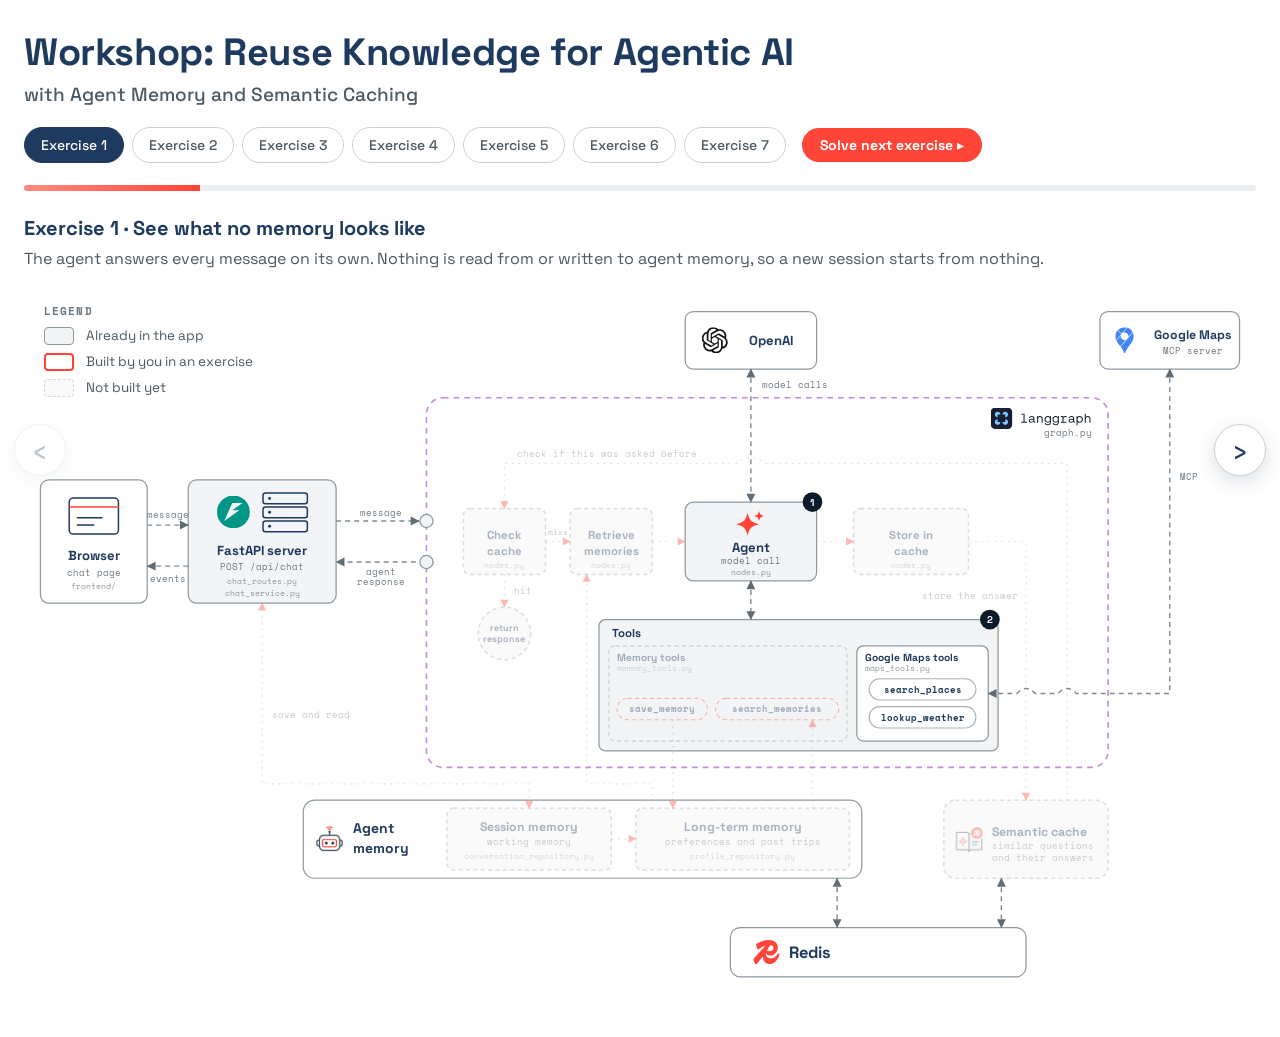
==== frontend/architecture.html @ c61dee7e "Initial commit: Redis Agent Memory workshop with a LangGraph trip planner A trip-planning agent that" ====
<!doctype html>
<html lang="en">
<head>
    <meta charset="utf-8" />
    <meta name="viewport" content="width=device-width, initial-scale=1" />
    <title>How the workshop app fits together</title>
    <link rel="icon" type="image/png" href="/icons/favicon.png" />
    <link rel="preconnect" href="https://fonts.googleapis.com" />
    <link rel="stylesheet" href="https://fonts.googleapis.com/css2?family=Space+Grotesk:wght@400;500;700&family=Space+Mono:wght@400;700&display=swap" />

    <style>
        :root {
            --navy: #1f3a5f;
            --text: #4a5963;
            --muted: #6b7780;
            --soft: #8a949a;
            --line: #c9d0d5;
            --track: #eceff1;
            --accent: #ff4438;
            --accent-soft: #ff8a80;
            --font-sans: 'Space Grotesk', system-ui, sans-serif;
            --font-mono: 'Space Mono', monospace;
        }

        * { box-sizing: border-box; }
        [hidden] { display: none; }
        body { margin: 0; font-family: var(--font-sans); color: var(--navy); background: #ffffff; }
        .visually-hidden { position: absolute; width: 1px; height: 1px; overflow: hidden; clip-path: inset(50%); white-space: nowrap; }

        /* The page: the title, the subtitle, the exercises, then the rest, each across the whole width */
        .page { padding: 1.75rem 1.5rem 2.5rem; }
        h1 { margin: 0; font-size: 2.375rem; font-weight: 700; letter-spacing: -0.01em; }
        .subtitle { margin: 0.375rem 0 0; font-size: 1.1875rem; font-weight: 500; color: var(--text); }

        nav.exercises { display: flex; align-items: center; gap: 0.5rem; flex-wrap: wrap; margin-top: 1.25rem; }
        nav.exercises ol { display: flex; gap: 0.5rem; flex-wrap: wrap; margin: 0; padding: 0; list-style: none; }
        .stage {
            font: 500 0.875rem var(--font-sans);
            padding: 0.5rem 1rem;
            border: 1px solid var(--line);
            border-radius: 999px;
            background: #ffffff;
            color: var(--text);
            cursor: pointer;
            transition: all 0.2s;
        }
        .stage:hover { border-color: var(--accent); color: var(--navy); }
        .stage[aria-current='step'] { background: var(--navy); border-color: var(--navy); color: #ffffff; }
        .stage.done:not([aria-current='step']) { border-color: var(--accent); color: var(--accent); }
        .solve-next {
            font: 700 0.875rem var(--font-sans);
            padding: 0.5rem 1.125rem;
            border: none;
            border-radius: 999px;
            background: var(--accent);
            color: #ffffff;
            cursor: pointer;
            margin-left: 0.5rem;
        }
        .solve-next:disabled { background: var(--line); cursor: default; }

        /* The two round buttons at the sides of the screen */
        .previous-exercise, .next-exercise {
            position: fixed;
            top: 50%;
            transform: translateY(-50%);
            width: 3.25rem;
            height: 3.25rem;
            border-radius: 50%;
            border: 1px solid var(--line);
            background: #ffffff;
            color: var(--navy);
            font: 400 1.875rem/1 var(--font-sans);
            box-shadow: 0 6px 18px rgba(31, 58, 95, 0.16);
            cursor: pointer;
            z-index: 10;
            transition: border-color 0.2s, opacity 0.2s;
        }
        .previous-exercise { left: 0.875rem; }
        .next-exercise { right: 0.875rem; }
        .previous-exercise:hover:not(:disabled), .next-exercise:hover:not(:disabled) { border-color: var(--accent); color: var(--accent); }
        .previous-exercise:disabled, .next-exercise:disabled { opacity: 0.3; cursor: default; }

        progress { appearance: none; width: 100%; height: 0.375rem; margin: 1.375rem 0 0.5rem; border: none; border-radius: 3px; background: var(--track); overflow: hidden; }
        progress::-webkit-progress-bar { background: var(--track); }
        progress::-webkit-progress-value { background: linear-gradient(90deg, var(--accent-soft), var(--accent)); transition: width 0.5s ease; }
        progress::-moz-progress-bar { background: linear-gradient(90deg, var(--accent-soft), var(--accent)); }

        .exercise-info { min-height: 4.5rem; margin: 0.875rem 0 0.25rem; }
        .exercise-info h2 { margin: 0 0 0.375rem; font-size: 1.25rem; }
        .exercise-info p { margin: 0; color: var(--text); line-height: 1.5; }

        figure { margin: 0; position: relative; }
        /* The legend sits over the empty top-left corner of the diagram */
        .legend { position: absolute; top: 0.75rem; left: 1.25rem; }
        .legend-title { margin: 0 0 0.5rem; font: 700 0.6875rem var(--font-mono); text-transform: uppercase; letter-spacing: 0.1em; color: var(--muted); }
        .legend ul { display: grid; gap: 0.5rem; margin: 0; padding: 0; list-style: none; }
        .legend li { display: flex; align-items: center; gap: 0.75rem; font-size: 0.8438rem; color: var(--text); }
        .swatch { width: 1.875rem; height: 1.125rem; border: 1.5px solid var(--box-line); border-radius: 4px; background: var(--box); }
        .swatch.exercise { border: 2px solid var(--accent); background: #ffffff; }
        .swatch.not-built { border-style: dashed; }
        svg { width: 100%; height: auto; display: block; }

        .tooltip {
            position: fixed;
            z-index: 20;
            max-width: 20rem;
            padding: 0.75rem 0.875rem;
            background: #ffffff;
            border: 1px solid var(--line);
            border-radius: 10px;
            box-shadow: 0 10px 30px rgba(31, 58, 95, 0.18);
            font-size: 0.8438rem;
            line-height: 1.45;
            color: var(--text);
            pointer-events: none;
        }
        .tooltip strong { display: block; margin-bottom: 0.1875rem; font-size: 0.875rem; color: var(--navy); }
    </style>

    <!-- The styles of the diagram. Plain classes, so the same rules work when the SVG is opened on its own. -->
    <style id="diagram-css">
        :root {
            --box: #f3f4f5;
            --box-line: #8d99a0;
            --chip-line: #a9b3b9;
            --edge: #7d8a93;
            --edge-not-built: #a7afb4;
            --arrowhead: #5f6d76;
            --graph: #c58bdc;
            --graph-label: #9a74b0;
            --ink: #0b1b2b;
        }
        [hidden] { display: none; }

        .box { fill: var(--box); stroke: var(--box-line); stroke-width: 1.5; }
        .box.external { fill: #ffffff; }
        .exercise .box { fill: #ffffff; stroke: var(--accent); stroke-width: 2; }
        .chip .box { fill: #ffffff; stroke: var(--chip-line); stroke-width: 1.3; }
        .exercise.chip .box { stroke: var(--accent); }
        .frame { fill: none; stroke: var(--graph); stroke-width: 2; stroke-dasharray: 7 6; }

        .title { font-family: var(--font-sans); font-weight: 700; font-size: 16px; fill: var(--navy); text-anchor: middle; }
        .title.left { text-anchor: start; }
        .title.tiny { font-size: 11px; }
        .title.group { font-size: 12.5px; }
        .title.step { font-size: 14px; }
        .title.card { font-size: 15px; }
        .title.heading { font-size: 17px; }
        .title.brand { font-size: 20px; }
        .sub { font-family: var(--font-mono); font-size: 10.5px; fill: var(--muted); text-anchor: middle; }
        .sub.left { text-anchor: start; }
        .file { font-family: var(--font-mono); font-size: 9.5px; fill: var(--soft); text-anchor: middle; }
        .file.left { text-anchor: start; }
        .file.right { text-anchor: end; }
        .code { font-family: var(--font-mono); font-size: 11.5px; fill: var(--navy); text-anchor: middle; font-weight: 700; }
        .label { font-family: var(--font-mono); font-size: 10.5px; fill: var(--muted); }
        .label.small { font-size: 10px; }
        .frame-label { font-family: var(--font-mono); font-size: 13px; fill: var(--graph-label); text-anchor: end; }
        .badge { fill: var(--ink); }
        .badge-n { font-family: var(--font-sans); font-weight: 700; font-size: 12px; fill: #ffffff; text-anchor: middle; }
        .icon { fill: none; stroke: var(--navy); stroke-width: 1.8; stroke-linecap: round; stroke-linejoin: round; }
        .icon.accent { stroke: var(--accent); }
        .icon.solid { fill: var(--navy); stroke: none; }
        .icon.accent-fill { fill: var(--accent); stroke: none; }
        .arrowhead { fill: var(--arrowhead); }
        .arrowhead.exercise-edge { fill: var(--accent); }

        .edge path { fill: none; stroke: var(--edge); stroke-width: 1.7; }
        .edge.exercise-edge path { stroke: var(--accent); }
        .edge.flow path { stroke-dasharray: 6 5; animation: dash 1.1s linear infinite; }

        /* Greyed out: the piece is not built yet */
        .not-built { opacity: 0.38; }
        .not-built .box { fill: var(--box); stroke: var(--edge-not-built); stroke-dasharray: 5 4; }
        .not-built .icon.accent { stroke: var(--soft); }
        .not-built .icon.accent-fill { fill: var(--soft); }
        .edge.not-built path { stroke: var(--edge-not-built); stroke-dasharray: 2 6; animation: none; stroke-width: 1.5; }

        /* Lit up for the first time */
        .pulse { animation: glow 1.4s ease-out 1; }
        @keyframes glow {
            0% { opacity: 0.38; filter: drop-shadow(0 0 0 rgba(255, 68, 56, 0)); }
            35% { opacity: 1; filter: drop-shadow(0 0 14px rgba(255, 68, 56, 0.85)); }
            100% { opacity: 1; filter: drop-shadow(0 0 0 rgba(255, 68, 56, 0)); }
        }
        @keyframes dash { to { stroke-dashoffset: -11; } }

        .node, .edge { transition: opacity 0.5s ease; }
        [data-info] { cursor: default; }
        [data-info]:hover .box, [data-info]:focus-visible .box { stroke-width: 2.6; }
        [data-info]:focus-visible { outline: 2px solid var(--navy); outline-offset: 3px; }
        @media (prefers-reduced-motion: reduce) {
            .edge.flow path, .pulse { animation: none; }
        }
    </style>
</head>
<body>
<main class="page">
    <header>
        <h1>Workshop: Reuse Knowledge for Agentic AI</h1>
        <p class="subtitle">with Agent Memory and Semantic Caching</p>
    </header>

    <nav class="exercises" aria-label="Exercises">
        <ol>
            <li><button class="stage" data-stage="1" type="button">Exercise 1</button></li>
            <li><button class="stage" data-stage="2" type="button">Exercise 2</button></li>
            <li><button class="stage" data-stage="3" type="button">Exercise 3</button></li>
            <li><button class="stage" data-stage="4" type="button">Exercise 4</button></li>
            <li><button class="stage" data-stage="5" type="button">Exercise 5</button></li>
            <li><button class="stage" data-stage="6" type="button">Exercise 6</button></li>
            <li><button class="stage" data-stage="7" type="button">Exercise 7</button></li>
        </ol>
        <button class="solve-next" id="solve-next" type="button">Solve next exercise ▸</button>
        <button class="previous-exercise" id="previous-exercise" type="button" aria-label="Previous exercise">‹</button>
        <button class="next-exercise" id="next-exercise" type="button" aria-label="Next exercise">›</button>
    </nav>

    <progress id="progress" max="7" value="1" aria-label="Exercise">1 of 7</progress>

    <section class="exercise-info" aria-labelledby="panel-title" aria-live="polite">
        <h2 id="panel-title"></h2>
        <p id="panel-text"></p>
    </section>

    <figure>
        <svg id="diagram" viewBox="0 20 1500 860" role="group" aria-labelledby="diagram-title" aria-describedby="diagram-description" xmlns="http://www.w3.org/2000/svg">
            <title id="diagram-title">How one message moves through the workshop app</title>
            <desc id="diagram-description">A browser talks to a FastAPI server. The server runs a LangGraph graph made of an agent, its tools and, as the exercises are solved, memory and cache steps. The memory steps and tools use agent memory, and the cache steps use a semantic cache. Both are kept in Redis. Pieces that are not built yet are greyed out.</desc>
            <defs>
                <marker id="arrow-red" viewBox="0 0 10 10" refX="8.5" refY="5" markerWidth="8" markerHeight="8" orient="auto-start-reverse">
                    <path class="arrowhead exercise-edge" d="M1 1 L9 5 L1 9 z" />
                </marker>
                <marker id="arrow" viewBox="0 0 10 10" refX="8.5" refY="5" markerWidth="8" markerHeight="8" orient="auto-start-reverse">
                    <path class="arrowhead" d="M1 1 L9 5 L1 9 z" />
                </marker>
            </defs>

            <!-- The LangGraph frame sits behind everything inside it -->
            <rect class="frame" x="490" y="150" width="830" height="450" rx="20" />
            <image role="img" aria-label="LangGraph" href="icons/langgraph-logo-dark.svg" x="1177" y="162" width="123" height="26" />
            <text class="label" x="1300" y="196" text-anchor="end">graph.py</text>


            <!-- ========== Nodes ========== -->
            <!-- Browser -->
            <g class="node" tabindex="0" data-info="The page. It sends your message and displays what streams back.">
                <rect class="box external" x="20" y="250" width="130" height="150" rx="10" />
                <rect class="icon" x="55" y="272" width="60" height="44" rx="5" />
                <path class="icon accent" d="M55 283 H115" />
                <path class="icon" d="M65 296 H95 M65 305 H85" />
                <text class="title" x="85" y="348">Browser</text>
                <text class="sub" x="85" y="367">chat page</text>
                <text class="file" x="85" y="383">frontend/</text>
            </g>

            <!-- Server -->
            <g class="node" tabindex="0" data-info="The web server. POST /api/chat runs one turn: it passes the relevant message(s) to the AI agent and streams the response back to the page.">
                <rect class="box" x="200" y="250" width="180" height="150" rx="10" />
                <image aria-hidden="true" href="icons/fastapi-logo.svg" x="235" y="269" width="40" height="40" />
                <rect class="icon" x="291" y="266" width="54" height="13" rx="3" />
                <rect class="icon" x="291" y="283" width="54" height="13" rx="3" />
                <rect class="icon" x="291" y="300" width="54" height="13" rx="3" />
                <circle class="icon solid" cx="299" cy="272.5" r="1.8" />
                <circle class="icon solid" cx="299" cy="289.5" r="1.8" />
                <circle class="icon solid" cx="299" cy="306.5" r="1.8" />
                <text class="title" x="290" y="342">FastAPI server</text>
                <text class="sub" x="290" y="360">POST /api/chat</text>
                <text class="file" x="290" y="377">chat_routes.py</text>
                <text class="file" x="290" y="391">chat_service.py</text>
            </g>

            <!-- Check cache (exercise 6) -->
            <g class="node exercise" tabindex="0" data-step="cache" data-ex="6" data-info="Exercise 6. First of all, look for a similar question that was already answered. On a hit, the reply goes straight back and the rest of the graph is skipped.">
                <rect class="box" x="535" y="285" width="100" height="80" rx="8" />
                <text class="title step" x="585" y="322">Check</text>
                <text class="title step" x="585" y="341">cache</text>
                <text class="file" x="585" y="357">nodes.py</text>
                <g class="badge-wrap"><circle class="badge" cx="631" cy="285" r="12" />
                <text class="badge-n" x="631" y="289.5">1</text></g>
            </g>

            <!-- Retrieve memories (exercise 5) -->
            <g class="node exercise" tabindex="0" data-step="retrieve" data-ex="5" data-info="Exercise 5. Before the agent runs, the code looks up what we remember about the traveler and puts it in the prompt.">
                <rect class="box" x="665" y="285" width="100" height="80" rx="8" />
                <text class="title step" x="715" y="322">Retrieve</text>
                <text class="title step" x="715" y="341">memories</text>
                <text class="file" x="715" y="357">nodes.py</text>
                <g class="badge-wrap"><circle class="badge" cx="761" cy="285" r="12" />
                <text class="badge-n" x="761" y="289.5">1</text></g>
            </g>

            <!-- Agent -->
            <g class="node" tabindex="0" data-step="agent" data-info="One model call. System instructions, any relevant memories and the conversation context are passed to the model, which then decides whether to answer or to run a tool.">
                <rect class="box" x="805" y="277" width="160" height="96" rx="10" />
                <g transform="translate(885 304)">
                    <path class="icon accent-fill" d="M-4 -14 C-2 -5 1 -2 10 0 C1 2 -2 5 -4 14 C-6 5 -9 2 -18 0 C-9 -2 -6 -5 -4 -14 Z" />
                    <path class="icon accent-fill" d="M10 -16 C11 -12 12 -11 16 -10 C12 -9 11 -8 10 -4 C9 -8 8 -9 4 -10 C8 -11 9 -12 10 -16 Z" />
                </g>
                <text class="title" x="885" y="338">Agent</text>
                <text class="sub" x="885" y="352">model call</text>
                <text class="file" x="885" y="366">nodes.py</text>
                <g class="badge-wrap"><circle class="badge" cx="960" cy="277" r="12" />
                <text class="badge-n" x="960" y="281.5">2</text></g>
            </g>

            <!-- Store in cache (exercise 6) -->
            <g class="node exercise" tabindex="0" data-step="store" data-ex="7" data-info="Exercise 7. After a reply that came from the agent, store it, so the next similar question can be answered without a model call.">
                <rect class="box" x="1010" y="285" width="140" height="80" rx="8" />
                <text class="title step" x="1080" y="322">Store in</text>
                <text class="title step" x="1080" y="341">cache</text>
                <text class="file" x="1080" y="357">nodes.py</text>
                <g class="badge-wrap"><circle class="badge" cx="1145" cy="285" r="12" />
                <text class="badge-n" x="1145" y="289.5">5</text></g>
            </g>

            <!-- The graph ends: a cache hit returns the cached reply -->
            <g class="node exercise" tabindex="0" data-ex="6" data-info="Exercise 6. On a cache hit, the cached reply is returned at once. Nothing else in the graph runs.">
                <circle class="box" cx="585" cy="437" r="32" />
                <text class="title tiny" x="585" y="434">return</text>
                <text class="title tiny" x="585" y="447">response</text>
            </g>

            <!-- Tools: the memory tools are yours, the Google Maps tools come from Google's MCP server -->
            <g class="node" tabindex="0" data-step="tools" data-info="The tools the agent can call. The two memory tools are yours to write. Google's come from its MCP server.">
                <rect class="box" x="700" y="420" width="486" height="160" rx="8" />
                <text class="title left step" x="716" y="441">Tools</text>
                <g class="badge-wrap"><circle class="badge" cx="1176" cy="420" r="12" />
                <text class="badge-n" x="1176" y="424.5">3</text></g>
            </g>
            <g class="node exercise" tabindex="0" data-ex="3" data-info="Exercise 3 and 4. The two memory tools are yours to write: one saves a lasting fact, one looks up what was saved.">
                <rect class="box" x="712" y="452" width="290" height="116" rx="8" />
                <text class="title left group" x="722" y="470">Memory tools</text>
                <text class="file left" x="722" y="483">memory_tools.py</text>
            </g>
            <g class="node chip exercise" tabindex="0" data-ex="3" data-info="Exercise 3. The model calls this to keep a lasting fact. Its description tells the model when.">
                <rect class="box" x="722" y="516" width="110" height="26" rx="13" />
                <text class="code" x="777" y="533">save_memory</text>
            </g>
            <g class="node chip exercise" tabindex="0" data-ex="4" data-info="Exercise 4. The model calls this to look up what it saved, by meaning.">
                <rect class="box" x="842" y="516" width="150" height="26" rx="13" />
                <text class="code" x="917" y="533">search_memories</text>
            </g>
            <g class="node" tabindex="0" data-info="Google's tools. They come from Google's own MCP server, so there is nothing to write.">
                <rect class="box external" x="1014" y="452" width="160" height="116" rx="8" />
                <text class="title left group" x="1024" y="470">Google Maps tools</text>
                <text class="file left" x="1024" y="483">maps_tools.py</text>
            </g>
            <g class="node chip" tabindex="0" data-info="Google Maps tool: places, with ratings and links.">
                <rect class="box" x="1029" y="492" width="130" height="26" rx="13" />
                <text class="code" x="1094" y="509">search_places</text>
            </g>
            <g class="node chip" tabindex="0" data-info="Google Maps tool: the weather for a place and day.">
                <rect class="box" x="1029" y="526" width="130" height="26" rx="13" />
                <text class="code" x="1094" y="543">lookup_weather</text>
            </g>

            <!-- OpenAI and Google Maps -->
            <g class="node" tabindex="0" data-info="The model behind the agent.">
                <rect class="box external" x="805" y="45" width="160" height="70" rx="10" />
                <image aria-hidden="true" href="icons/openai-logo.svg" x="825" y="64" width="32" height="32" />
                <text class="title" x="910" y="86">OpenAI</text>
            </g>
            <g class="node" tabindex="0" data-info="Google's own MCP server. It provides the tools and their descriptions.">
                <rect class="box external" x="1310" y="45" width="170" height="70" rx="10" />
                <image aria-hidden="true" href="icons/google-maps-logo.svg" x="1324" y="64" width="32" height="32" />
                <text class="title card" x="1423" y="78">Google Maps</text>
                <text class="sub" x="1423" y="97">MCP server</text>
            </g>

            <!-- Agent memory: its name sits at the side, so the box stays short -->
            <g class="node" tabindex="0" data-info="The service that holds the session and the long-term memories, and extracts facts from sessions by itself.">
                <rect class="box external" x="340" y="640" width="680" height="95" rx="14" />
                <image aria-hidden="true" href="icons/favicon.png" x="356" y="671" width="32" height="32" />
                <text class="title left heading" x="400" y="680">Agent</text>
                <text class="title left heading" x="400" y="704">memory</text>
            </g>
            <g class="node exercise" tabindex="0" data-ex="2" data-info="The conversation so far, kept for as long as the session lasts. The service can summarize it when it gets long.">
                <rect class="box" x="515" y="650" width="200" height="75" rx="8" />
                <text class="title card" x="615" y="678">Session memory</text>
                <text class="sub" x="615" y="694">working memory</text>
                <text class="file" x="615" y="711">conversation_repository.py</text>
            </g>
            <g class="node exercise" tabindex="0" data-ex="3" data-info="Facts that outlive a conversation: preferences and trips, found again by meaning.">
                <rect class="box" x="745" y="650" width="260" height="75" rx="8" />
                <text class="title card" x="875" y="678">Long-term memory</text>
                <text class="sub" x="875" y="694">preferences and past trips</text>
                <text class="file" x="875" y="711">profile_repository.py</text>
            </g>

            <!-- Semantic cache -->
            <g class="node exercise" tabindex="0" data-ex="6" data-info="Exercise 6. Stores earlier questions together with the answers they received. A new question with a similar meaning can reuse a stored answer.">
                <rect class="box" x="1120" y="640" width="200" height="95" rx="14" />
                <image aria-hidden="true" href="icons/playbooks-icon.png" x="1132" y="669" width="38" height="38" />
                <text class="title left card" x="1178" y="684">Semantic cache</text>
                <text class="sub left" x="1178" y="700">similar questions</text>
                <text class="sub left" x="1178" y="714">and their answers</text>
            </g>

            <!-- Redis, under both -->
            <g class="node" tabindex="0" data-info="Both are kept in Redis. It is already in the app.">
                <rect class="box external" x="860" y="795" width="360" height="60" rx="12" />
                <image aria-hidden="true" href="icons/redis-logo.svg" x="888" y="809" width="32" height="32" />
                <text class="title left brand" x="932" y="832">Redis</text>
            </g>

            <!-- ========== Edges, drawn after the nodes so the arrowheads sit on top of the boxes ========== -->
            <!-- Browser and server -->
            <g class="edge flow"><path d="M150 305 H200" marker-end="url(#arrow)" /></g>
            <g class="edge flow"><path d="M200 355 H150" marker-end="url(#arrow)" /></g>
            <text class="label" x="175" y="296" text-anchor="middle">message</text>
            <text class="label" x="175" y="374" text-anchor="middle">events</text>

            <!-- The server calls the graph with the message (and the conversation, from exercise 2), and the graph answers -->
            <g class="edge flow"><path d="M380 300 H481" marker-end="url(#arrow)" /></g>
            <text class="label" x="435" y="294" text-anchor="middle" data-hide-from="2">message</text>
            <g data-show-from="2">
                <text class="label" x="435" y="266" text-anchor="middle">message +</text>
                <text class="label" x="435" y="278" text-anchor="middle">conversation</text>
                <text class="label" x="435" y="290" text-anchor="middle">history</text>
            </g>
            <g class="edge flow"><path d="M499 350 H380" marker-end="url(#arrow)" /></g>
            <text class="label" x="435" y="366" text-anchor="middle">agent</text>
            <text class="label" x="435" y="378" text-anchor="middle">response</text>

            <!-- Where the message enters the graph and where the reply leaves it, on the frame itself -->
            <g class="node" tabindex="0" data-info="Start: where the message enters the graph.">
                <circle class="box" cx="490" cy="300" r="8" />
            </g>
            <g class="node" tabindex="0" data-info="End: where the graph ends and the reply goes back to the server.">
                <circle class="box" cx="490" cy="350" r="8" />
            </g>

            <!-- Inside the graph -->
            <g class="edge flow exercise-edge" data-ex="6"><path d="M635 325 H665" marker-end="url(#arrow-red)" /></g>
            <text class="label small" x="650" y="317" text-anchor="middle" data-ex="6">miss</text>
            <g class="edge flow exercise-edge" data-ex="6"><path d="M585 365 V405" marker-end="url(#arrow-red)" /></g>
            <text class="label" x="597" y="389" data-ex="6">hit</text>
            <g class="edge flow exercise-edge" data-ex="5"><path d="M765 325 H805" marker-end="url(#arrow-red)" /></g>
            <g class="edge flow exercise-edge" data-ex="7"><path d="M965 325 H1010" marker-end="url(#arrow-red)" /></g>
            <g class="edge flow"><path d="M885 373 V420" marker-start="url(#arrow)" marker-end="url(#arrow)" /></g>

            <!-- Each cache step has its own route to the semantic cache. The lookup hops over the model line. -->
            <g class="edge flow exercise-edge" data-ex="6"><path d="M585 285 V230 H868 q17 -14 34 0 H1270 V640" marker-start="url(#arrow-red)" /></g>
            <text class="label" x="600" y="222" data-ex="6">check if this was asked before</text>
            <g class="edge flow exercise-edge" data-ex="7"><path d="M1150 325 H1220 V640" marker-end="url(#arrow-red)" /></g>
            <text class="label" x="1210" y="395" text-anchor="end" data-ex="7">store the answer</text>

            <!-- Outside services. The Google line hops over the cache route. -->
            <g class="edge flow"><path d="M885 115 V277" marker-start="url(#arrow)" marker-end="url(#arrow)" /></g>
            <text class="label" x="898" y="138">model calls</text>
            <g class="edge flow"><path d="M1395 115 V510 H1281 q-11 -12 -22 0 H1231 q-11 -12 -22 0 H1174" marker-start="url(#arrow)" marker-end="url(#arrow)" /></g>
            <text class="label" x="1407" y="250">MCP</text>

            <!-- Into agent memory: from the server, and from each tool and the retrieve step -->
            <g class="edge flow exercise-edge" data-ex="2"><path d="M290 400 V620 H615 V650" marker-start="url(#arrow-red)" marker-end="url(#arrow-red)" /></g>
            <text class="label" x="302" y="540" data-ex="2">save and read</text>
            <g class="edge flow exercise-edge" data-ex="3"><path d="M790 542 V650" marker-end="url(#arrow-red)" /></g>
            <g class="edge flow exercise-edge" data-ex="4"><path d="M960 650 V542" marker-end="url(#arrow-red)" /></g>
            <g class="edge flow exercise-edge" data-ex="5"><path d="M765 650 V620 H685 V365" marker-end="url(#arrow-red)" /></g>
            <g class="edge flow exercise-edge" data-ex="3"><path d="M715 687 H745" marker-end="url(#arrow-red)" /></g>

            <!-- Both go to Redis -->
            <g class="edge flow"><path d="M990 735 V795" marker-start="url(#arrow)" marker-end="url(#arrow)" /></g>
            <g class="edge flow"><path d="M1190 735 V795" marker-start="url(#arrow)" marker-end="url(#arrow)" /></g>
        </svg>
        <figcaption class="legend">
            <p class="legend-title" id="legend-title">Legend</p>
            <ul aria-labelledby="legend-title">
                <li><i class="swatch"></i> Already in the app</li>
                <li><i class="swatch exercise"></i> Built by you in an exercise</li>
                <li><i class="swatch not-built"></i> Not built yet</li>
            </ul>
        </figcaption>
    </figure>

    <div class="tooltip" id="tooltip" role="tooltip" hidden></div>
</main>

<script>
    const STAGES = {
        1: {
            title: 'Exercise 1 · See what no memory looks like',
            text: 'The agent answers every message on its own. Nothing is read from or written to agent memory, so a new session starts from nothing.',
        },
        2: {
            title: 'Exercise 2 · Working memory',
            text: 'The server saves each turn to the session and reads it back before every model call, so the agent sees the conversation so far.',
        },
        3: {
            title: 'Exercise 3 · Storing long-term memory',
            text: 'The model decides a fact is worth keeping and calls save_memory. It lands in long-term memory, and the service also extracts facts from the session on its own.',
        },
        4: {
            title: 'Exercise 4 · Retrieving long-term memory, the model decides',
            text: 'In a new session the model calls search_memories to look up what it saved. The search is by meaning, so different words find the same fact.',
        },
        5: {
            title: 'Exercise 5 · Retrieving long-term memory, the code decides',
            text: 'A retrieve step now comes first in the graph, so what we remember is in the prompt from the first word.',
        },
        6: {
            title: 'Exercise 6 · Semantic caching, check the cache',
            text: 'A similar question may already have an answer. A cache check now comes first: on a hit, the reply goes straight back and the rest of the graph is skipped. On a miss, the graph runs as before.',
        },
        7: {
            title: 'Exercise 7 · Semantic caching, store in the cache',
            text: 'After the agent has answered, the reply is stored in the cache. The next question with a similar meaning is then a hit and needs no model call.',
        },
    };
    const LAST_STAGE = 7;

    const title = document.getElementById('panel-title');
    const text = document.getElementById('panel-text');
    const progress = document.getElementById('progress');
    const solveNextButton = document.getElementById('solve-next');
    const previousButton = document.getElementById('previous-exercise');
    const nextButton = document.getElementById('next-exercise');
    const stageButtons = document.querySelectorAll('.stage');

    let stage = 1;

    function goTo(number) {
        render(Math.min(Math.max(number, 1), LAST_STAGE));
    }

    function render(next) {
        const previous = stage;
        stage = next;

        // What is built at this stage is lit. What is not is greyed out.
        document.querySelectorAll('#diagram [data-ex]').forEach((element) => {
            const lit = stage >= Number(element.dataset.ex);
            const wasLit = previous >= Number(element.dataset.ex);
            element.classList.toggle('not-built', !lit);
            if (element.classList.contains('edge')) element.classList.toggle('flow', lit);
            if (lit && !wasLit && next > previous) {
                element.classList.remove('pulse');
                void element.getBoundingClientRect(); // restart the animation
                element.classList.add('pulse');
            }
        });

        // The steps of the graph are numbered in order. A step that is not built yet has no number.
        let number = 0;
        for (const step of ['cache', 'retrieve', 'agent', 'tools', 'store']) {
            const element = document.querySelector(`#diagram [data-step="${step}"]`);
            const badge = element.querySelector('.badge-wrap');
            const lit = !element.classList.contains('not-built');
            badge.toggleAttribute('hidden', !lit);
            if (lit) badge.querySelector('.badge-n').textContent = ++number;
        }

        // Labels that change with the exercise
        document.querySelectorAll('#diagram [data-hide-from]').forEach((element) => {
            element.toggleAttribute('hidden', stage >= Number(element.dataset.hideFrom));
        });
        document.querySelectorAll('#diagram [data-show-from]').forEach((element) => {
            element.toggleAttribute('hidden', stage < Number(element.dataset.showFrom));
        });

        stageButtons.forEach((button) => {
            const buttonStage = Number(button.dataset.stage);
            if (buttonStage === stage) button.setAttribute('aria-current', 'step');
            else button.removeAttribute('aria-current');
            button.classList.toggle('done', buttonStage < stage);
        });
        progress.value = stage;
        progress.textContent = `${stage} of ${LAST_STAGE}`;
        solveNextButton.disabled = stage === LAST_STAGE;
        previousButton.disabled = stage === 1;
        nextButton.disabled = stage === LAST_STAGE;

        title.textContent = STAGES[stage].title;
        text.textContent = STAGES[stage].text;
    }

    stageButtons.forEach((button) => button.addEventListener('click', () => goTo(Number(button.dataset.stage))));
    solveNextButton.addEventListener('click', () => goTo(stage + 1));
    nextButton.addEventListener('click', () => goTo(stage + 1));
    previousButton.addEventListener('click', () => goTo(stage - 1));
    // The arrow keys move between exercises too
    document.addEventListener('keydown', (event) => {
        if (event.key === 'ArrowRight') goTo(stage + 1);
        if (event.key === 'ArrowLeft') goTo(stage - 1);
    });

    // Pointing at a piece, or tabbing to it, says what it is in a tooltip next to it. The text at the top stays as it is.
    const tooltip = document.getElementById('tooltip');

    function showTooltip(element) {
        const exercise = element.dataset.ex ? `Exercise ${element.dataset.ex}` : 'Already in the app';
        const heading = document.createElement('strong');
        heading.textContent = exercise;
        tooltip.replaceChildren(heading, element.dataset.info);
        tooltip.hidden = false;
        element.setAttribute('aria-describedby', tooltip.id);

        // Below the piece, or above it when there is no room, and kept inside the window.
        // This is the one place the script sets a style: the position depends on where the piece is.
        const piece = element.getBoundingClientRect();
        const card = tooltip.getBoundingClientRect();
        const margin = 12;
        const left = Math.min(Math.max(piece.left + piece.width / 2 - card.width / 2, margin), window.innerWidth - card.width - margin);
        const below = piece.bottom + 10;
        const top = below + card.height > window.innerHeight - margin ? piece.top - card.height - 10 : below;
        tooltip.style.left = `${left}px`;
        tooltip.style.top = `${Math.max(top, margin)}px`;
    }

    function hideTooltip(element) {
        tooltip.hidden = true;
        element?.removeAttribute('aria-describedby');
    }

    document.querySelectorAll('#diagram [data-info]').forEach((element) => {
        element.addEventListener('mouseenter', () => showTooltip(element));
        element.addEventListener('mouseleave', () => hideTooltip(element));
        element.addEventListener('focus', () => showTooltip(element));
        element.addEventListener('blur', () => hideTooltip(element));
    });
    window.addEventListener('scroll', () => hideTooltip(), { passive: true });

    render(1);
</script>
</body>
</html>
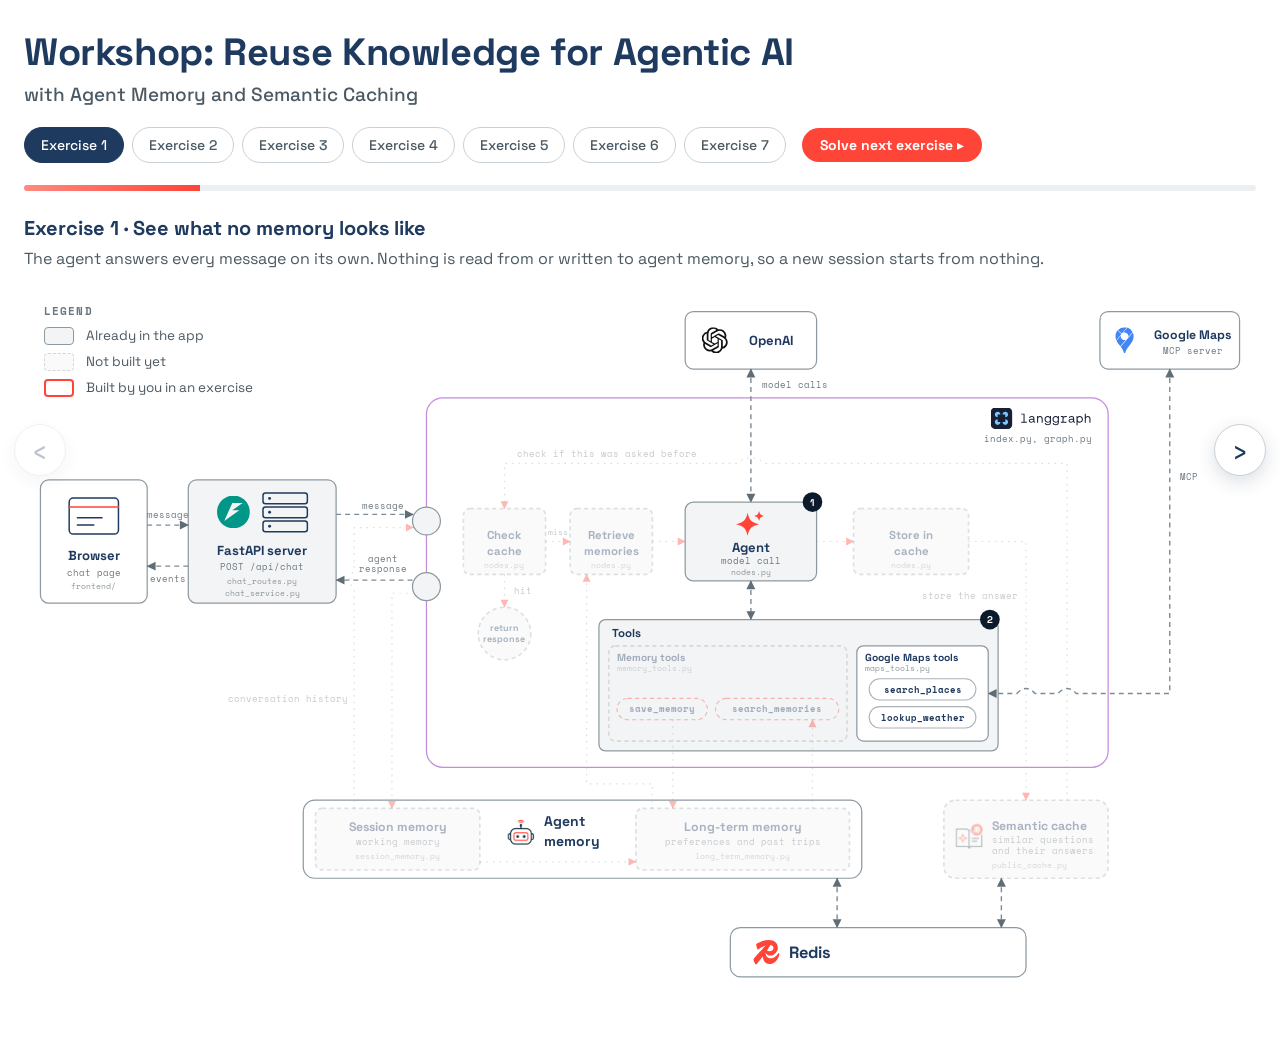
==== commit 9dbe989b: "feat: add semantic caching (exercises 6 and 7) and group the agent code under ai/ Semantic cache - A" ====
--- a/frontend/architecture.html
+++ b/frontend/architecture.html
@@ -3,7 +3,7 @@
 <head>
     <meta charset="utf-8" />
     <meta name="viewport" content="width=device-width, initial-scale=1" />
-    <title>How the workshop app fits together</title>
+    <title>Exercise Map for Workshop: Reuse Knowledge for Agentic AI</title>
     <link rel="icon" type="image/png" href="/icons/favicon.png" />
     <link rel="preconnect" href="https://fonts.googleapis.com" />
     <link rel="stylesheet" href="https://fonts.googleapis.com/css2?family=Space+Grotesk:wght@400;500;700&family=Space+Mono:wght@400;700&display=swap" />
@@ -116,6 +116,11 @@
             pointer-events: none;
         }
         .tooltip strong { display: block; margin-bottom: 0.1875rem; font-size: 0.875rem; color: var(--navy); }
+        .tooltip .state-line { display: block; margin-top: 0.375rem; }
+        .tooltip code { font-family: var(--font-mono); font-size: 0.75rem; font-weight: 700; color: var(--navy); }
+        .tooltip.state { max-width: 25rem; }        .tooltip .state-row { display: flex; justify-content: space-between; gap: 1.25rem; margin-top: 0.25rem; }
+        .tooltip .state-row .note { font-family: var(--font-mono); font-size: 0.6875rem; color: var(--muted); text-align: right; }
+        .tooltip .state-row.later { opacity: 0.45; }
     </style>
 
     <!-- The styles of the diagram. Plain classes, so the same rules work when the SVG is opened on its own. -->
@@ -138,7 +143,8 @@
         .exercise .box { fill: #ffffff; stroke: var(--accent); stroke-width: 2; }
         .chip .box { fill: #ffffff; stroke: var(--chip-line); stroke-width: 1.3; }
         .exercise.chip .box { stroke: var(--accent); }
-        .frame { fill: none; stroke: var(--graph); stroke-width: 2; stroke-dasharray: 7 6; }
+        .frame { fill: none; stroke: var(--graph); stroke-width: 1.5; }
+        .frame.hovered { stroke-width: 2.6; }
 
         .title { font-family: var(--font-sans); font-weight: 700; font-size: 16px; fill: var(--navy); text-anchor: middle; }
         .title.left { text-anchor: start; }
@@ -225,8 +231,7 @@
     </section>
 
     <figure>
-        <svg id="diagram" viewBox="0 20 1500 860" role="group" aria-labelledby="diagram-title" aria-describedby="diagram-description" xmlns="http://www.w3.org/2000/svg">
-            <title id="diagram-title">How one message moves through the workshop app</title>
+        <svg id="diagram" viewBox="0 20 1500 860" role="group" aria-label="How one message moves through the workshop app" aria-describedby="diagram-description" xmlns="http://www.w3.org/2000/svg">
             <desc id="diagram-description">A browser talks to a FastAPI server. The server runs a LangGraph graph made of an agent, its tools and, as the exercises are solved, memory and cache steps. The memory steps and tools use agent memory, and the cache steps use a semantic cache. Both are kept in Redis. Pieces that are not built yet are greyed out.</desc>
             <defs>
                 <marker id="arrow-red" viewBox="0 0 10 10" refX="8.5" refY="5" markerWidth="8" markerHeight="8" orient="auto-start-reverse">
@@ -240,7 +245,7 @@
             <!-- The LangGraph frame sits behind everything inside it -->
             <rect class="frame" x="490" y="150" width="830" height="450" rx="20" />
             <image role="img" aria-label="LangGraph" href="icons/langgraph-logo-dark.svg" x="1177" y="162" width="123" height="26" />
-            <text class="label" x="1300" y="196" text-anchor="end">graph.py</text>
+            <text class="label" x="1300" y="204" text-anchor="end">index.py, graph.py</text>
 
 
             <!-- ========== Nodes ========== -->
@@ -256,7 +261,7 @@
             </g>
 
             <!-- Server -->
-            <g class="node" tabindex="0" data-info="The web server. POST /api/chat runs one turn: it passes the relevant message(s) to the AI agent and streams the response back to the page.">
+            <g class="node" tabindex="0" data-info="The web server. POST /api/chat runs one turn: it passes the message to the AI agent and streams the response back to the page.">
                 <rect class="box" x="200" y="250" width="180" height="150" rx="10" />
                 <image aria-hidden="true" href="icons/fastapi-logo.svg" x="235" y="269" width="40" height="40" />
                 <rect class="icon" x="291" y="266" width="54" height="13" rx="3" />
@@ -272,7 +277,7 @@
             </g>
 
             <!-- Check cache (exercise 6) -->
-            <g class="node exercise" tabindex="0" data-step="cache" data-ex="6" data-info="Exercise 6. First of all, look for a similar question that was already answered. On a hit, the reply goes straight back and the rest of the graph is skipped.">
+            <g class="node exercise" tabindex="0" data-step="cache" data-ex="6" data-info="Exercise 6. First of all, look for a similar question that was already answered. On a hit, the reply goes straight back and the rest of the graph is skipped." data-reads="messages" data-writes="messages, attachments, is_cache_hit" data-writes-when="on a hit">
                 <rect class="box" x="535" y="285" width="100" height="80" rx="8" />
                 <text class="title step" x="585" y="322">Check</text>
                 <text class="title step" x="585" y="341">cache</text>
@@ -282,7 +287,7 @@
             </g>
 
             <!-- Retrieve memories (exercise 5) -->
-            <g class="node exercise" tabindex="0" data-step="retrieve" data-ex="5" data-info="Exercise 5. Before the agent runs, the code looks up what we remember about the traveler and puts it in the prompt.">
+            <g class="node exercise" tabindex="0" data-step="retrieve" data-ex="5" data-info="Exercise 5. Before the agent runs, the code looks up what we remember about the traveler and puts it in the prompt." data-reads="messages, user_id" data-writes="long_term_memories">
                 <rect class="box" x="665" y="285" width="100" height="80" rx="8" />
                 <text class="title step" x="715" y="322">Retrieve</text>
                 <text class="title step" x="715" y="341">memories</text>
@@ -292,7 +297,7 @@
             </g>
 
             <!-- Agent -->
-            <g class="node" tabindex="0" data-step="agent" data-info="One model call. System instructions, any relevant memories and the conversation context are passed to the model, which then decides whether to answer or to run a tool.">
+            <g class="node" tabindex="0" data-step="agent" data-info="One model call. System instructions, any relevant memories and the conversation context are passed to the model, which then decides whether to answer or to run a tool." data-reads="messages, long_term_memories, conversation_summary" data-writes="messages">
                 <rect class="box" x="805" y="277" width="160" height="96" rx="10" />
                 <g transform="translate(885 304)">
                     <path class="icon accent-fill" d="M-4 -14 C-2 -5 1 -2 10 0 C1 2 -2 5 -4 14 C-6 5 -9 2 -18 0 C-9 -2 -6 -5 -4 -14 Z" />
@@ -305,8 +310,8 @@
                 <text class="badge-n" x="960" y="281.5">2</text></g>
             </g>
 
-            <!-- Store in cache (exercise 6) -->
-            <g class="node exercise" tabindex="0" data-step="store" data-ex="7" data-info="Exercise 7. After a reply that came from the agent, store it, so the next similar question can be answered without a model call.">
+            <!-- Store in cache (exercise 7) -->
+            <g class="node exercise" tabindex="0" data-step="store" data-ex="7" data-info="Exercise 7. After a reply that came from the agent, store it, so the next similar question can be answered without a model call." data-reads="messages, attachments" data-writes="">
                 <rect class="box" x="1010" y="285" width="140" height="80" rx="8" />
                 <text class="title step" x="1080" y="322">Store in</text>
                 <text class="title step" x="1080" y="341">cache</text>
@@ -323,7 +328,7 @@
             </g>
 
             <!-- Tools: the memory tools are yours, the Google Maps tools come from Google's MCP server -->
-            <g class="node" tabindex="0" data-step="tools" data-info="The tools the agent can call. The two memory tools are yours to write. Google's come from its MCP server.">
+            <g class="node" tabindex="0" data-step="tools" data-info="The tools the agent can call. The two memory tools are yours to write. Google's come from its MCP server." data-reads="messages" data-writes="messages, attachments">
                 <rect class="box" x="700" y="420" width="486" height="160" rx="8" />
                 <text class="title left step" x="716" y="441">Tools</text>
                 <g class="badge-wrap"><circle class="badge" cx="1176" cy="420" r="12" />
@@ -372,30 +377,31 @@
             <!-- Agent memory: its name sits at the side, so the box stays short -->
             <g class="node" tabindex="0" data-info="The service that holds the session and the long-term memories, and extracts facts from sessions by itself.">
                 <rect class="box external" x="340" y="640" width="680" height="95" rx="14" />
-                <image aria-hidden="true" href="icons/favicon.png" x="356" y="671" width="32" height="32" />
-                <text class="title left heading" x="400" y="680">Agent</text>
-                <text class="title left heading" x="400" y="704">memory</text>
+                <image aria-hidden="true" href="icons/favicon.png" x="589" y="663" width="32" height="32" />
+                <text class="title left heading" x="633" y="672">Agent</text>
+                <text class="title left heading" x="633" y="696">memory</text>
             </g>
             <g class="node exercise" tabindex="0" data-ex="2" data-info="The conversation so far, kept for as long as the session lasts. The service can summarize it when it gets long.">
-                <rect class="box" x="515" y="650" width="200" height="75" rx="8" />
-                <text class="title card" x="615" y="678">Session memory</text>
-                <text class="sub" x="615" y="694">working memory</text>
-                <text class="file" x="615" y="711">conversation_repository.py</text>
+                <rect class="box" x="355" y="650" width="200" height="75" rx="8" />
+                <text class="title card" x="455" y="678">Session memory</text>
+                <text class="sub" x="455" y="694">working memory</text>
+                <text class="file" x="455" y="711">session_memory.py</text>
             </g>
             <g class="node exercise" tabindex="0" data-ex="3" data-info="Facts that outlive a conversation: preferences and trips, found again by meaning.">
                 <rect class="box" x="745" y="650" width="260" height="75" rx="8" />
                 <text class="title card" x="875" y="678">Long-term memory</text>
                 <text class="sub" x="875" y="694">preferences and past trips</text>
-                <text class="file" x="875" y="711">profile_repository.py</text>
+                <text class="file" x="875" y="711">long_term_memory.py</text>
             </g>
 
             <!-- Semantic cache -->
             <g class="node exercise" tabindex="0" data-ex="6" data-info="Exercise 6. Stores earlier questions together with the answers they received. A new question with a similar meaning can reuse a stored answer.">
                 <rect class="box" x="1120" y="640" width="200" height="95" rx="14" />
-                <image aria-hidden="true" href="icons/playbooks-icon.png" x="1132" y="669" width="38" height="38" />
-                <text class="title left card" x="1178" y="684">Semantic cache</text>
-                <text class="sub left" x="1178" y="700">similar questions</text>
-                <text class="sub left" x="1178" y="714">and their answers</text>
+                <image aria-hidden="true" href="icons/playbooks-icon.png" x="1132" y="665" width="38" height="38" />
+                <text class="title left card" x="1178" y="676">Semantic cache</text>
+                <text class="sub left" x="1178" y="692">similar questions</text>
+                <text class="sub left" x="1178" y="706">and their answers</text>
+                <text class="file left" x="1178" y="722">public_cache.py</text>
             </g>
 
             <!-- Redis, under both -->
@@ -412,24 +418,19 @@
             <text class="label" x="175" y="296" text-anchor="middle">message</text>
             <text class="label" x="175" y="374" text-anchor="middle">events</text>
 
-            <!-- The server calls the graph with the message (and the conversation, from exercise 2), and the graph answers -->
-            <g class="edge flow"><path d="M380 300 H481" marker-end="url(#arrow)" /></g>
-            <text class="label" x="435" y="294" text-anchor="middle" data-hide-from="2">message</text>
-            <g data-show-from="2">
-                <text class="label" x="435" y="266" text-anchor="middle">message +</text>
-                <text class="label" x="435" y="278" text-anchor="middle">conversation</text>
-                <text class="label" x="435" y="290" text-anchor="middle">history</text>
-            </g>
-            <g class="edge flow"><path d="M499 350 H380" marker-end="url(#arrow)" /></g>
-            <text class="label" x="435" y="366" text-anchor="middle">agent</text>
-            <text class="label" x="435" y="378" text-anchor="middle">response</text>
+            <!-- The server calls the agent with the message, and the agent answers -->
+            <g class="edge flow"><path d="M380 292 H474" marker-end="url(#arrow)" /></g>
+            <text class="label" x="437" y="286" text-anchor="middle">message</text>
+            <g class="edge flow"><path d="M506 372 H380" marker-end="url(#arrow)" /></g>
+            <text class="label" x="437" y="350" text-anchor="middle">agent</text>
+            <text class="label" x="437" y="362" text-anchor="middle">response</text>
 
             <!-- Where the message enters the graph and where the reply leaves it, on the frame itself -->
-            <g class="node" tabindex="0" data-info="Start: where the message enters the graph.">
-                <circle class="box" cx="490" cy="300" r="8" />
-            </g>
-            <g class="node" tabindex="0" data-info="End: where the graph ends and the reply goes back to the server.">
-                <circle class="box" cx="490" cy="350" r="8" />
+            <g class="node" tabindex="0" data-info="Start: where the message enters the graph, with the conversation so far.">
+                <circle class="box" cx="490" cy="300" r="17" />
+            </g>
+            <g class="node" tabindex="0" data-info="End: where the graph ends. The reply goes back to the server, and the turn is saved to the session.">
+                <circle class="box" cx="490" cy="380" r="17" />
             </g>
 
             <!-- Inside the graph -->
@@ -453,13 +454,14 @@
             <g class="edge flow"><path d="M1395 115 V510 H1281 q-11 -12 -22 0 H1231 q-11 -12 -22 0 H1174" marker-start="url(#arrow)" marker-end="url(#arrow)" /></g>
             <text class="label" x="1407" y="250">MCP</text>
 
-            <!-- Into agent memory: from the server, and from each tool and the retrieve step -->
-            <g class="edge flow exercise-edge" data-ex="2"><path d="M290 400 V620 H615 V650" marker-start="url(#arrow-red)" marker-end="url(#arrow-red)" /></g>
-            <text class="label" x="302" y="540" data-ex="2">save and read</text>
+            <!-- Into agent memory: the session is read into Start and saved from End, and each tool and the retrieve step use long-term memory -->
+            <g class="edge flow exercise-edge" data-ex="2"><path d="M402 650 V383 q-11 -11 0 -22 V308 H474" marker-end="url(#arrow-red)" /></g>
+            <text class="label" x="394" y="520" text-anchor="end" data-ex="2">conversation history</text>
+            <g class="edge flow exercise-edge" data-ex="2"><path d="M475 388 H448 V650" marker-end="url(#arrow-red)" /></g>
             <g class="edge flow exercise-edge" data-ex="3"><path d="M790 542 V650" marker-end="url(#arrow-red)" /></g>
             <g class="edge flow exercise-edge" data-ex="4"><path d="M960 650 V542" marker-end="url(#arrow-red)" /></g>
             <g class="edge flow exercise-edge" data-ex="5"><path d="M765 650 V620 H685 V365" marker-end="url(#arrow-red)" /></g>
-            <g class="edge flow exercise-edge" data-ex="3"><path d="M715 687 H745" marker-end="url(#arrow-red)" /></g>
+            <g class="edge flow exercise-edge" data-ex="3"><path d="M555 715 H745" marker-end="url(#arrow-red)" /></g>
 
             <!-- Both go to Redis -->
             <g class="edge flow"><path d="M990 735 V795" marker-start="url(#arrow)" marker-end="url(#arrow)" /></g>
@@ -469,8 +471,8 @@
             <p class="legend-title" id="legend-title">Legend</p>
             <ul aria-labelledby="legend-title">
                 <li><i class="swatch"></i> Already in the app</li>
+                <li><i class="swatch not-built"></i> Not built yet</li>
                 <li><i class="swatch exercise"></i> Built by you in an exercise</li>
-                <li><i class="swatch not-built"></i> Not built yet</li>
             </ul>
         </figcaption>
     </figure>
@@ -486,7 +488,7 @@
         },
         2: {
             title: 'Exercise 2 · Working memory',
-            text: 'The server saves each turn to the session and reads it back before every model call, so the agent sees the conversation so far.',
+            text: 'The agent loads the session before the graph runs, so every step sees the conversation so far. When the graph ends, it saves the turn.',
         },
         3: {
             title: 'Exercise 3 · Storing long-term memory',
@@ -552,14 +554,6 @@
             if (lit) badge.querySelector('.badge-n').textContent = ++number;
         }
 
-        // Labels that change with the exercise
-        document.querySelectorAll('#diagram [data-hide-from]').forEach((element) => {
-            element.toggleAttribute('hidden', stage >= Number(element.dataset.hideFrom));
-        });
-        document.querySelectorAll('#diagram [data-show-from]').forEach((element) => {
-            element.toggleAttribute('hidden', stage < Number(element.dataset.showFrom));
-        });
-
         stageButtons.forEach((button) => {
             const buttonStage = Number(button.dataset.stage);
             if (buttonStage === stage) button.setAttribute('aria-current', 'step');
@@ -589,11 +583,32 @@
     // Pointing at a piece, or tabbing to it, says what it is in a tooltip next to it. The text at the top stays as it is.
     const tooltip = document.getElementById('tooltip');
 
+    // "Reads: messages, user_id" and "Writes: ...", one line each, with the field names in the same mono font as the state card
+    function stateLines(element) {
+        const lines = [];
+        for (const [label, names] of [['Reads', element.dataset.reads], [`Writes${element.dataset.writesWhen ? ` (${element.dataset.writesWhen})` : ''}`, element.dataset.writes]]) {
+            if (names === undefined) continue;
+            const line = document.createElement('span');
+            line.className = 'state-line';
+            line.append(`${label}: `);
+            if (names === '') line.append('nothing');
+            names.split(', ').filter(Boolean).forEach((name, index) => {
+                if (index > 0) line.append(', ');
+                const code = document.createElement('code');
+                code.textContent = name;
+                line.append(code);
+            });
+            lines.push(line);
+        }
+        return lines;
+    }
+
     function showTooltip(element) {
         const exercise = element.dataset.ex ? `Exercise ${element.dataset.ex}` : 'Already in the app';
         const heading = document.createElement('strong');
         heading.textContent = exercise;
-        tooltip.replaceChildren(heading, element.dataset.info);
+        tooltip.replaceChildren(heading, element.dataset.info, ...stateLines(element));
+        tooltip.classList.remove('state');
         tooltip.hidden = false;
         element.setAttribute('aria-describedby', tooltip.id);
 
@@ -622,6 +637,72 @@
     });
     window.addEventListener('scroll', () => hideTooltip(), { passive: true });
 
+    // The graph state: a tooltip that follows the pointer while it is over the graph, in a place where no step is.
+    // A step has its own tooltip. The short delay keeps this one from flashing when the pointer crosses the edge of a step.
+    const STATE_FIELDS = [
+        { name: 'user_id', note: 'who is asking', from: 1 },
+        { name: 'session_id', note: 'which conversation', from: 1 },
+        { name: 'messages', note: 'appends', from: 1 },
+        { name: 'attachments', note: 'appends', from: 1 },
+        { name: 'conversation_summary', note: 'older turns', from: 2 },
+        { name: 'long_term_memories', note: 'what we know', from: 5 },
+        { name: 'is_cache_hit', note: 'from the cache', from: 6 },
+    ];
+    const diagram = document.getElementById('diagram');
+    const graphFrame = diagram.querySelector('.frame');
+    let stateTimer;
+
+    function showStateTooltip(x, y) {
+        const heading = document.createElement('strong');
+        heading.textContent = 'Graph state';
+        const rows = STATE_FIELDS.map((field) => {
+            const row = document.createElement('span');
+            row.className = 'state-row';
+            row.classList.toggle('later', stage < field.from);
+            const code = document.createElement('code');
+            code.textContent = field.name;
+            const note = document.createElement('span');
+            note.className = 'note';
+            note.textContent = stage < field.from ? `from exercise ${field.from}` : field.note;
+            row.append(code, note);
+            return row;
+        });
+        tooltip.replaceChildren(heading, 'What the graph carries through one turn. Every step can read all of it and returns only what it changes. messages and attachments add to what is there, the other fields are replaced.', ...rows);
+        tooltip.classList.add('state');
+        graphFrame.classList.add('hovered');
+        tooltip.hidden = false;
+        const card = tooltip.getBoundingClientRect();
+        const margin = 12;
+        const left = Math.min(x + 16, window.innerWidth - card.width - margin);
+        const top = y + 16 + card.height > window.innerHeight - margin ? y - card.height - 16 : y + 16;
+        tooltip.style.left = `${Math.max(left, margin)}px`;
+        tooltip.style.top = `${Math.max(top, margin)}px`;
+    }
+
+    function hideStateTooltip() {
+        clearTimeout(stateTimer);
+        stateTimer = undefined;
+        graphFrame.classList.remove('hovered');
+        if (tooltip.classList.contains('state')) {
+            tooltip.classList.remove('state');
+            tooltip.hidden = true;
+        }
+    }
+
+    diagram.addEventListener('pointermove', (event) => {
+        const area = graphFrame.getBoundingClientRect();
+        const insideGraph = event.clientX >= area.left && event.clientX <= area.right && event.clientY >= area.top && event.clientY <= area.bottom;
+        const overStep = event.target.closest('[data-info]') !== null;
+        if (!insideGraph || overStep) return hideStateTooltip();
+        if (tooltip.classList.contains('state')) return showStateTooltip(event.clientX, event.clientY);
+        if (stateTimer) return;
+        stateTimer = setTimeout(() => {
+            stateTimer = undefined;
+            showStateTooltip(event.clientX, event.clientY);
+        }, 100);
+    });
+    diagram.addEventListener('pointerleave', hideStateTooltip);
+
     render(1);
 </script>
 </body>
